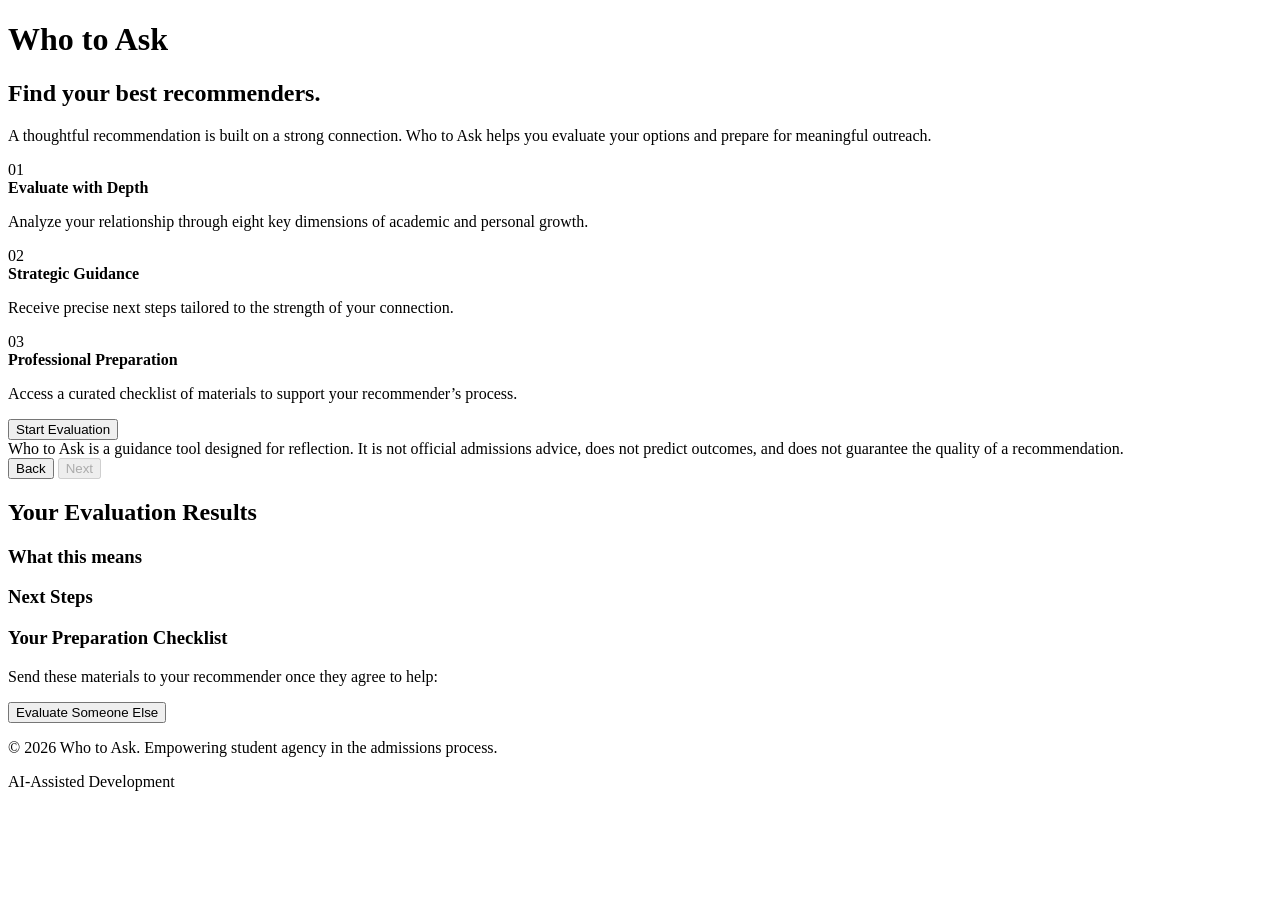
==== index.html @ 922f94c4 "(ACTUALLY) Rename app to Who to Ask" ====
<!DOCTYPE html>
<html lang="en">
<head>
    <meta charset="UTF-8">
    <meta name="viewport" content="width=device-width, initial-scale=1.0">
    <title>Who to Ask — Recommendation Evaluation Tool</title>
    <link rel="stylesheet" href="css/styles.css">
    <!-- Google Fonts for a friendly look -->
    <link rel="preconnect" href="https://fonts.googleapis.com">
    <link rel="preconnect" href="https://fonts.gstatic.com" crossorigin>
    <link href="https://fonts.googleapis.com/css2?family=Inter:wght@400;500;600;700&display=swap" rel="stylesheet">
</head>
<body>
    <header class="app-header">
        <div class="container">
            <h1 class="logo">Who to Ask</h1>
        </div>
    </header>

    <main id="app-container" class="container">
        <!-- Home Section -->
        <section id="home-section" class="card active">
            <h2>Find your best recommenders.</h2>
            <p class="subtitle">A thoughtful recommendation is built on a strong connection. Who to Ask helps you evaluate your options and prepare for meaningful outreach.</p>
            
            <div class="features-list">
                <div class="feature-item">
                    <span class="feature-icon">01</span>
                    <div>
                        <strong>Evaluate with Depth</strong>
                        <p>Analyze your relationship through eight key dimensions of academic and personal growth.</p>
                    </div>
                </div>
                <div class="feature-item">
                    <span class="feature-icon">02</span>
                    <div>
                        <strong>Strategic Guidance</strong>
                        <p>Receive precise next steps tailored to the strength of your connection.</p>
                    </div>
                </div>
                <div class="feature-item">
                    <span class="feature-icon">03</span>
                    <div>
                        <strong>Professional Preparation</strong>
                        <p>Access a curated checklist of materials to support your recommender’s process.</p>
                    </div>
                </div>
            </div>

            <button id="start-btn" class="btn btn-primary">Start Evaluation</button>
            
            <div class="disclaimer">
                Who to Ask is a guidance tool designed for reflection. It is not official admissions advice, does not predict outcomes, and does not guarantee the quality of a recommendation.
            </div>
        </section>

        <!-- Questionnaire Section -->
        <section id="questionnaire-section" class="card hidden">
            <div class="progress-container">
                <div class="progress-bar" id="progress-bar"></div>
            </div>
            <div id="question-content">
                <!-- Question will be injected here -->
            </div>
            <div class="nav-controls">
                <button id="prev-btn" class="btn btn-secondary hidden">Back</button>
                <button id="next-btn" class="btn btn-primary" disabled>Next</button>
            </div>
        </section>

        <!-- Results Section -->
        <section id="results-section" class="card hidden">
            <div class="result-header">
                <h2>Your Evaluation Results</h2>
                <div id="result-badge" class="badge"></div>
            </div>
            
            <div class="result-body">
                <div class="result-item">
                    <h3>What this means</h3>
                    <p id="result-meaning"></p>
                </div>

                <div class="result-item">
                    <h3>Next Steps</h3>
                    <ul id="result-next-steps"></ul>
                </div>

                <div class="result-item">
                    <h3>Your Preparation Checklist</h3>
                    <p class="hint-text">Send these materials to your recommender once they agree to help:</p>
                    <ul id="result-checklist"></ul>
                </div>
            </div>

            <div class="result-footer">
                <button id="restart-btn" class="btn btn-secondary">Evaluate Someone Else</button>
            </div>
        </section>
    </main>

    <footer class="app-footer container">
        <p>&copy; 2026 Who to Ask. Empowering student agency in the admissions process.</p>
        <p class="ai-badge">AI-Assisted Development</p>
    </footer>

    <!-- Scripts -->
    <script src="js/questions.js"></script>
    <script src="js/app.js"></script>
</body>
</html>
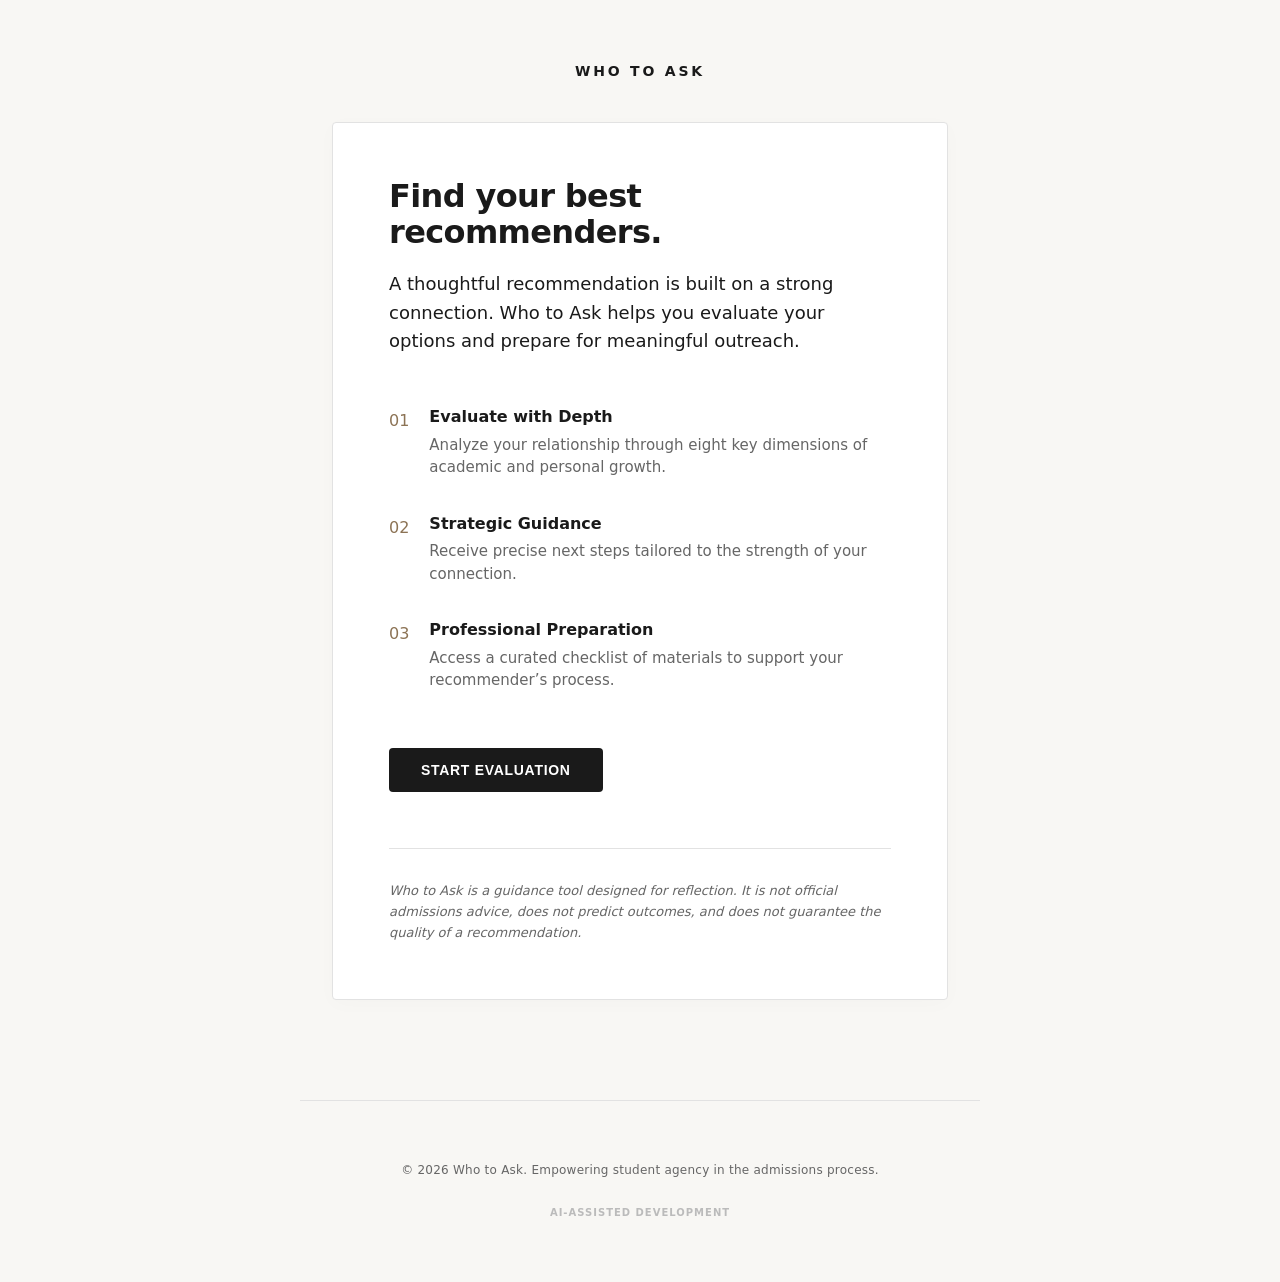
==== commit 2c8712a0: "Comparison of Recommenders" ====
--- a/index.html
+++ b/index.html
@@ -54,6 +54,16 @@
             </div>
         </section>
 
+        <!-- Name Input Section -->
+        <section id="name-section" class="card hidden">
+            <h3>Who are you evaluating?</h3>
+            <p class="hint-text">Enter a nickname like "Math Teacher" or "Coach" to help you compare choices later.</p>
+            <div class="input-group">
+                <input type="text" id="recommender-name" placeholder="e.g. Ms. Silva" class="form-input">
+                <button id="confirm-name-btn" class="btn btn-primary" disabled>Continue</button>
+            </div>
+        </section>
+
         <!-- Questionnaire Section -->
         <section id="questionnaire-section" class="card hidden">
             <div class="progress-container">
@@ -71,7 +81,7 @@
         <!-- Results Section -->
         <section id="results-section" class="card hidden">
             <div class="result-header">
-                <h2>Your Evaluation Results</h2>
+                <h2 id="eval-target-name">Evaluation Results</h2>
                 <div id="result-badge" class="badge"></div>
             </div>
             
@@ -87,14 +97,34 @@
                 </div>
 
                 <div class="result-item">
-                    <h3>Your Preparation Checklist</h3>
-                    <p class="hint-text">Send these materials to your recommender once they agree to help:</p>
+                    <h3>Preparation Checklist</h3>
+                    <p class="hint-text">Send these materials once they agree to help:</p>
                     <ul id="result-checklist"></ul>
                 </div>
             </div>
 
             <div class="result-footer">
-                <button id="restart-btn" class="btn btn-secondary">Evaluate Someone Else</button>
+                <div class="btn-group">
+                    <button id="add-another-btn" class="btn btn-secondary">Add Another Person</button>
+                    <button id="view-ranking-btn" class="btn btn-primary">Compare All Results</button>
+                </div>
+            </div>
+        </section>
+
+        <!-- Ranking Section -->
+        <section id="ranking-section" class="card hidden">
+            <h2>Your Potential Recommenders</h2>
+            <p class="subtitle">Comparison of all people you have evaluated in this session.</p>
+            
+            <div id="ranking-list" class="ranking-list">
+                <!-- Ranking items will be injected here -->
+            </div>
+
+            <div class="result-footer">
+                <div class="btn-group">
+                    <button id="add-from-ranking-btn" class="btn btn-secondary">Add Another Person</button>
+                    <button id="reset-all-btn" class="btn btn-danger-outline">Reset Everything</button>
+                </div>
             </div>
         </section>
     </main>
--- a/css/styles.css
+++ b/css/styles.css
@@ -0,0 +1,428 @@
+/* Who2Ask — Academic & Editorial Refinement */
+:root {
+    /* Sophisticated Color Palette */
+    --primary-color: #1a1a1a; /* Deep Charcoal */
+    --accent-color: #8c7355;  /* Muted Bronze/Gold */
+    --accent-hover: #755f46;
+    
+    --bg-app: #f8f7f4; /* Warm parchment off-white */
+    --bg-card: #ffffff;
+    --text-main: #1a1a1a;
+    --text-muted: #666666;
+    
+    --border-thin: 1px solid #e2e2e2;
+    --border-strong: 1px solid #1a1a1a;
+    
+    --radius-sm: 4px; /* More restrained than pill-shape */
+    --radius-md: 8px;
+    
+    --container-width: 680px;
+    
+    /* Result Categories - Muted Academic Tones */
+    --color-strong: #2d5a4c;
+    --color-work: #8c7355;
+    --color-fit: #7c2d2d;
+}
+
+/* Base Reset */
+* {
+    box-sizing: border-box;
+    margin: 0;
+    padding: 0;
+}
+
+body {
+    font-family: 'Inter', -apple-system, system-ui, sans-serif;
+    background-color: var(--bg-app);
+    color: var(--text-main);
+    line-height: 1.6;
+    -webkit-font-smoothing: antialiased;
+}
+
+.container {
+    max-width: var(--container-width);
+    margin: 0 auto;
+    padding: 0 32px;
+}
+
+/* Header & Wordmark */
+.app-header {
+    padding: 60px 0 40px;
+    text-align: center;
+}
+
+.logo {
+    font-size: 0.875rem;
+    font-weight: 600;
+    color: var(--text-main);
+    letter-spacing: 0.2em; /* Intentional editorial tracking */
+    text-transform: uppercase;
+}
+
+#app-container {
+    min-height: 60vh;
+}
+
+.app-footer {
+    margin-top: 100px;
+    padding: 60px 0;
+    text-align: center;
+    border-top: var(--border-thin);
+    color: var(--text-muted);
+    font-size: 0.75rem;
+    letter-spacing: 0.02em;
+}
+
+/* Typography Hierarchy */
+h2 {
+    font-size: 2rem;
+    font-weight: 700;
+    letter-spacing: -0.02em;
+    margin-bottom: 20px;
+    color: var(--text-main);
+    line-height: 1.1;
+}
+
+.subtitle {
+    font-size: 1.125rem;
+    color: var(--text-main);
+    margin-bottom: 48px;
+    line-height: 1.6;
+    max-width: 90%;
+}
+
+/* Card - Minimal & Spacious */
+.card {
+    background-color: var(--bg-card);
+    padding: 56px; /* Generous padding for an editorial feel */
+    border-radius: var(--radius-sm);
+    border: var(--border-thin);
+    box-shadow: 0 4px 20px rgba(0, 0, 0, 0.02); /* Very subtle */
+    transition: opacity 0.3s ease;
+}
+
+.card.hidden {
+    display: none;
+}
+
+/* Buttons - Clean & Restrained */
+.btn {
+    display: inline-flex;
+    align-items: center;
+    justify-content: center;
+    padding: 14px 32px;
+    font-size: 0.875rem;
+    font-weight: 600;
+    text-transform: uppercase;
+    letter-spacing: 0.05em;
+    border-radius: var(--radius-sm);
+    cursor: pointer;
+    border: none;
+    transition: all 0.2s ease;
+    width: 100%;
+}
+
+.btn-primary {
+    background-color: var(--primary-color);
+    color: white;
+}
+
+.btn-primary:hover:not(:disabled) {
+    background-color: #333;
+}
+
+.btn-primary:disabled {
+    background-color: #e5e5e5;
+    color: #999;
+    cursor: not-allowed;
+}
+
+.btn-secondary {
+    background-color: transparent;
+    color: var(--text-main);
+    border: 1px solid var(--text-main);
+}
+
+.btn-secondary:hover {
+    background-color: var(--text-main);
+    color: white;
+}
+
+@media (min-width: 640px) {
+    .btn {
+        width: auto;
+    }
+}
+
+/* Home Section Layout */
+.features-list {
+    margin-bottom: 56px;
+    display: grid;
+    gap: 32px;
+}
+
+.feature-item {
+    display: flex;
+    gap: 20px;
+    align-items: flex-start;
+}
+
+.feature-icon {
+    font-size: 1rem;
+    color: var(--accent-color);
+    margin-top: 4px;
+    flex-shrink: 0;
+}
+
+.feature-item strong {
+    display: block;
+    font-size: 1rem;
+    font-weight: 700;
+    margin-bottom: 4px;
+    color: var(--text-main);
+}
+
+.feature-item p {
+    font-size: 0.9375rem;
+    color: var(--text-muted);
+    line-height: 1.5;
+}
+
+.disclaimer {
+    margin-top: 56px;
+    padding-top: 32px;
+    border-top: var(--border-thin);
+    font-size: 0.8125rem;
+    color: var(--text-muted);
+    line-height: 1.6;
+    font-style: italic;
+}
+
+/* Questionnaire Logic - Clean & Focused */
+.progress-container {
+    background-color: #f0f0f0;
+    height: 2px; /* Very thin, architectural */
+    margin-bottom: 56px;
+}
+
+.progress-bar {
+    background-color: var(--accent-color);
+    height: 100%;
+    transition: width 0.5s ease;
+}
+
+.question-text {
+    font-size: 1.5rem;
+    font-weight: 700;
+    margin-bottom: 40px;
+    color: var(--text-main);
+}
+
+.options-list {
+    display: grid;
+    gap: 12px;
+    margin-bottom: 48px;
+}
+
+.option-btn {
+    padding: 18px 24px;
+    text-align: left;
+    background-color: transparent;
+    border: 1px solid #e5e5e5;
+    border-radius: var(--radius-sm);
+    cursor: pointer;
+    font-size: 1rem;
+    color: var(--text-main);
+    transition: all 0.2s ease;
+}
+
+.option-btn:hover {
+    border-color: var(--text-main);
+    background-color: #fafafa;
+}
+
+.option-btn.selected {
+    border-color: var(--text-main);
+    background-color: #fff;
+    box-shadow: inset 0 0 0 1px var(--text-main);
+    font-weight: 600;
+}
+
+/* Navigation & Groups */
+.btn-group {
+    display: flex;
+    flex-direction: column;
+    gap: 12px;
+}
+
+@media (min-width: 640px) {
+    .btn-group {
+        flex-direction: row;
+        justify-content: center;
+    }
+}
+
+.input-group {
+    display: flex;
+    flex-direction: column;
+    gap: 16px;
+    margin-top: 24px;
+}
+
+.form-input {
+    padding: 14px 20px;
+    border-radius: var(--radius-sm);
+    border: 1px solid var(--border-medium);
+    font-size: 1rem;
+    font-family: inherit;
+    width: 100%;
+}
+
+.form-input:focus {
+    outline: none;
+    border-color: var(--primary-color);
+    box-shadow: 0 0 0 2px rgba(26, 26, 26, 0.05);
+}
+
+.btn-danger-outline {
+    background-color: transparent;
+    color: var(--color-fit);
+    border: 1px solid var(--color-fit);
+}
+
+.btn-danger-outline:hover {
+    background-color: var(--color-fit);
+    color: white;
+}
+
+/* Ranking List Styles */
+.ranking-list {
+    display: grid;
+    gap: 20px;
+    margin: 40px 0;
+}
+
+.ranking-item {
+    display: grid;
+    grid-template-columns: 1fr auto;
+    gap: 16px;
+    padding: 24px;
+    border: 1px solid var(--border-thin);
+    border-radius: var(--radius-sm);
+    background-color: #fafafa;
+}
+
+.ranking-item-main h4 {
+    font-size: 1.125rem;
+    font-weight: 700;
+    margin-bottom: 4px;
+}
+
+.ranking-item-main p {
+    font-size: 0.875rem;
+    color: var(--text-muted);
+}
+
+.ranking-item-score {
+    text-align: right;
+    display: flex;
+    flex-direction: column;
+    align-items: flex-end;
+    gap: 8px;
+}
+
+.score-number {
+    font-size: 0.75rem;
+    font-weight: 600;
+    color: var(--text-muted);
+    letter-spacing: 0.05em;
+}
+
+/* Entrance Animation */
+
+.badge {
+    display: inline-block;
+    padding: 4px 12px;
+    border: 1px solid currentColor;
+    border-radius: 2px;
+    font-weight: 700;
+    font-size: 0.75rem;
+    margin-top: 16px;
+    text-transform: uppercase;
+    letter-spacing: 0.1em;
+}
+
+.badge.strong-choice { color: var(--color-strong); }
+.badge.could-work { color: var(--color-work); }
+.badge.not-the-best-fit { color: var(--color-fit); }
+
+.result-item {
+    margin-bottom: 48px;
+}
+
+.result-item h3 {
+    font-size: 0.75rem;
+    font-weight: 700;
+    text-transform: uppercase;
+    letter-spacing: 0.1em;
+    margin-bottom: 20px;
+    color: var(--text-main);
+    border-bottom: 1px solid #eee;
+    padding-bottom: 8px;
+}
+
+.result-item p {
+    font-size: 1.125rem;
+    color: var(--text-main);
+}
+
+.result-item ul {
+    list-style: none;
+}
+
+.result-item li {
+    position: relative;
+    padding-left: 24px;
+    margin-bottom: 16px;
+    font-size: 0.9375rem;
+}
+
+.result-item li::before {
+    content: "—";
+    position: absolute;
+    left: 0;
+    color: var(--accent-color);
+}
+
+.hint-text {
+    font-size: 0.8125rem;
+    color: var(--text-muted);
+    margin-bottom: 16px;
+}
+
+.result-footer {
+    padding-top: 48px;
+    border-top: var(--border-thin);
+    text-align: center;
+}
+
+/* AI badge */
+.ai-badge {
+    display: inline-block;
+    margin-top: 24px;
+    font-size: 0.625rem;
+    font-weight: 600;
+    text-transform: uppercase;
+    letter-spacing: 0.1em;
+    color: #bbb;
+}
+
+/* Entrance Animation */
+@keyframes editorialFade {
+    from { opacity: 0; }
+    to { opacity: 1; }
+}
+
+.active {
+    animation: editorialFade 0.6s ease-out;
+}
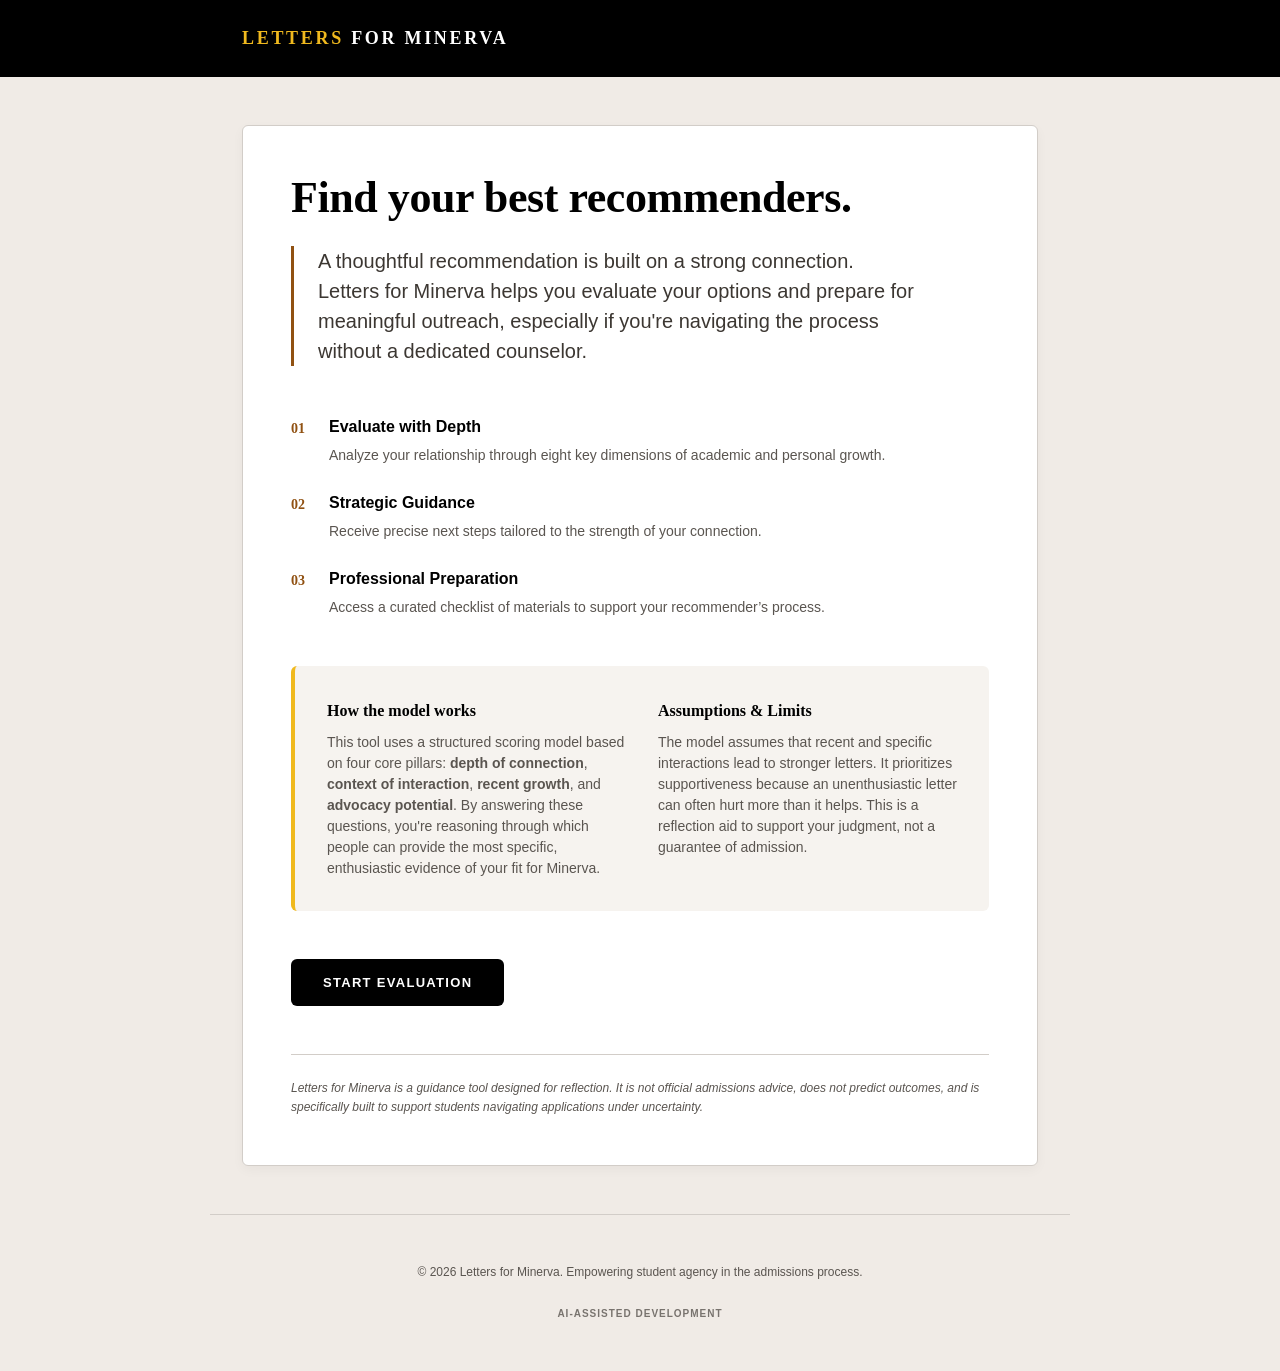
==== commit b0371709: "Product thinking & Scores Breakdown" ====
--- a/index.html
+++ b/index.html
@@ -3,7 +3,7 @@
 <head>
     <meta charset="UTF-8">
     <meta name="viewport" content="width=device-width, initial-scale=1.0">
-    <title>Who to Ask — Recommendation Evaluation Tool</title>
+    <title>Letters for Minerva — Recommendation Evaluation Tool</title>
     <link rel="stylesheet" href="css/styles.css">
     <!-- Google Fonts for a friendly look -->
     <link rel="preconnect" href="https://fonts.googleapis.com">
@@ -13,7 +13,7 @@
 <body>
     <header class="app-header">
         <div class="container">
-            <h1 class="logo">Who to Ask</h1>
+            <h1 class="logo"><span class="highlight">Letters</span> for Minerva</h1>
         </div>
     </header>
 
@@ -21,7 +21,7 @@
         <!-- Home Section -->
         <section id="home-section" class="card active">
             <h2>Find your best recommenders.</h2>
-            <p class="subtitle">A thoughtful recommendation is built on a strong connection. Who to Ask helps you evaluate your options and prepare for meaningful outreach.</p>
+            <p class="subtitle">A thoughtful recommendation is built on a strong connection. Letters for Minerva helps you evaluate your options and prepare for meaningful outreach, especially if you're navigating the process without a dedicated counselor.</p>
             
             <div class="features-list">
                 <div class="feature-item">
@@ -47,10 +47,21 @@
                 </div>
             </div>
 
+            <div class="info-grid">
+                <div class="info-block">
+                    <h4>How the model works</h4>
+                    <p>This tool uses a structured scoring model based on four core pillars: <strong>depth of connection</strong>, <strong>context of interaction</strong>, <strong>recent growth</strong>, and <strong>advocacy potential</strong>. By answering these questions, you're reasoning through which people can provide the most specific, enthusiastic evidence of your fit for Minerva.</p>
+                </div>
+                <div class="info-block">
+                    <h4>Assumptions & Limits</h4>
+                    <p>The model assumes that recent and specific interactions lead to stronger letters. It prioritizes supportiveness because an unenthusiastic letter can often hurt more than it helps. This is a reflection aid to support your judgment, not a guarantee of admission.</p>
+                </div>
+            </div>
+
             <button id="start-btn" class="btn btn-primary">Start Evaluation</button>
             
             <div class="disclaimer">
-                Who to Ask is a guidance tool designed for reflection. It is not official admissions advice, does not predict outcomes, and does not guarantee the quality of a recommendation.
+                Letters for Minerva is a guidance tool designed for reflection. It is not official admissions advice, does not predict outcomes, and is specifically built to support students navigating applications under uncertainty.
             </div>
         </section>
 
@@ -92,16 +103,26 @@
                 </div>
 
                 <div class="result-item">
+                    <h3>Scoring Breakdown</h3>
+                    <div id="result-breakdown" class="scoring-breakdown"></div>
+                </div>
+
+                <div class="result-item">
                     <h3>Next Steps</h3>
                     <ul id="result-next-steps"></ul>
                 </div>
 
                 <div class="result-item">
-                    <h3>Preparation Checklist</h3>
+                    <h3>Your Preparation Checklist</h3>
                     <p class="hint-text">Send these materials once they agree to help:</p>
                     <ul id="result-checklist"></ul>
                 </div>
-            </div>
+
+                <div id="extra-guidance-container" class="result-item hidden">
+                    <h3 id="extra-guidance-title"></h3>
+                    <ul id="extra-guidance-steps"></ul>
+                </div>
+                </div>
 
             <div class="result-footer">
                 <div class="btn-group">
@@ -130,7 +151,7 @@
     </main>
 
     <footer class="app-footer container">
-        <p>&copy; 2026 Who to Ask. Empowering student agency in the admissions process.</p>
+        <p>&copy; 2026 Letters for Minerva. Empowering student agency in the admissions process.</p>
         <p class="ai-badge">AI-Assisted Development</p>
     </footer>
 
--- a/css/styles.css
+++ b/css/styles.css
@@ -1,27 +1,70 @@
-/* Who2Ask — Academic & Editorial Refinement */
+/* Letters for Minerva — Minerva University Academic & Editorial Aesthetic */
 :root {
-    /* Sophisticated Color Palette */
-    --primary-color: #1a1a1a; /* Deep Charcoal */
-    --accent-color: #8c7355;  /* Muted Bronze/Gold */
-    --accent-hover: #755f46;
-    
-    --bg-app: #f8f7f4; /* Warm parchment off-white */
-    --bg-card: #ffffff;
-    --text-main: #1a1a1a;
-    --text-muted: #666666;
-    
-    --border-thin: 1px solid #e2e2e2;
-    --border-strong: 1px solid #1a1a1a;
-    
-    --radius-sm: 4px; /* More restrained than pill-shape */
-    --radius-md: 8px;
-    
-    --container-width: 680px;
-    
-    /* Result Categories - Muted Academic Tones */
-    --color-strong: #2d5a4c;
-    --color-work: #8c7355;
-    --color-fit: #7c2d2d;
+  /* Core palette */
+  --mu-obsidian: #000000;
+  --mu-white: #ffffff;
+  --mu-bone: #f0ebe6;
+  --mu-ivory: #f6f3ef;
+
+  /* Accents */
+  --mu-goldenrod: #f0b91e;
+  --mu-tangerine: #f0871e;
+  --mu-clay: #905112;
+
+  /* Neutrals */
+  --mu-charcoal: #3c3732;
+  --mu-slate: #5a5550;
+  --mu-graphite: #78736e;
+  --mu-ash: #d2cdc8;
+
+  /* App semantic tokens */
+  --bg-page: var(--mu-bone);
+  --bg-surface: var(--mu-white);
+  --bg-subtle: var(--mu-ivory);
+
+  --text-main: var(--mu-charcoal);
+  --text-strong: var(--mu-obsidian);
+  --text-muted: var(--mu-slate);
+
+  --accent-main: var(--mu-clay);
+  --accent-soft: #efe4d7;
+  --accent-warm: var(--mu-goldenrod);
+
+  --border-subtle: var(--mu-ash);
+  --shadow-soft: 0 4px 12px rgba(0, 0, 0, 0.04);
+
+  /* Status badges */
+  --success-text: #295846;
+  --success-border: #7f9f92;
+  --success-bg: #f6faf7;
+
+  --warning-text: #8a5a1f;
+  --warning-border: #c8a374;
+  --warning-bg: #fffaf3;
+
+  --danger-text: #7a2f2a;
+  --danger-border: #b98580;
+  --danger-bg: #fff7f6;
+
+  /* Typography */
+  --font-serif: "Chronicle Display", "Garamond", "Georgia", "Times New Roman", serif;
+  --font-sans: "Neue Haas Grotesk", "Helvetica Neue", "Helvetica", "Arial", sans-serif;
+
+  /* Layout */
+  --container-width: 860px;
+  --radius-sm: 6px;
+  --radius-md: 10px;
+  --radius-lg: 14px;
+
+  --space-1: 0.25rem;
+  --space-2: 0.5rem;
+  --space-3: 0.75rem;
+  --space-4: 1rem;
+  --space-5: 1.5rem;
+  --space-6: 2rem;
+  --space-7: 3rem;
+
+  --transition-fast: 180ms ease;
 }
 
 /* Base Reset */
@@ -32,8 +75,8 @@
 }
 
 body {
-    font-family: 'Inter', -apple-system, system-ui, sans-serif;
-    background-color: var(--bg-app);
+    font-family: var(--font-sans);
+    background-color: var(--bg-page);
     color: var(--text-main);
     line-height: 1.6;
     -webkit-font-smoothing: antialiased;
@@ -42,21 +85,28 @@
 .container {
     max-width: var(--container-width);
     margin: 0 auto;
-    padding: 0 32px;
+    padding: 0 var(--space-6);
 }
 
 /* Header & Wordmark */
 .app-header {
-    padding: 60px 0 40px;
-    text-align: center;
+    background-color: var(--mu-obsidian);
+    padding: var(--space-5) 0;
+    text-align: left;
+    margin-bottom: var(--space-7);
 }
 
 .logo {
-    font-size: 0.875rem;
-    font-weight: 600;
-    color: var(--text-main);
-    letter-spacing: 0.2em; /* Intentional editorial tracking */
+    font-family: var(--font-serif);
+    font-size: 1.125rem;
+    font-weight: 700;
+    color: var(--mu-white);
+    letter-spacing: 0.15em;
     text-transform: uppercase;
+}
+
+.highlight {
+    color: var(--mu-goldenrod);
 }
 
 #app-container {
@@ -64,88 +114,108 @@
 }
 
 .app-footer {
-    margin-top: 100px;
-    padding: 60px 0;
+    margin-top: var(--space-7);
+    padding: var(--space-7) 0;
     text-align: center;
-    border-top: var(--border-thin);
+    border-top: 1px solid var(--border-subtle);
     color: var(--text-muted);
     font-size: 0.75rem;
-    letter-spacing: 0.02em;
 }
 
 /* Typography Hierarchy */
+h2, h3 {
+    font-family: var(--font-serif);
+    color: var(--text-strong);
+    line-height: 1.1;
+    font-weight: 700;
+}
+
 h2 {
-    font-size: 2rem;
-    font-weight: 700;
-    letter-spacing: -0.02em;
-    margin-bottom: 20px;
+    font-size: 2.75rem; /* More prominent editorial sizing */
+    margin-bottom: var(--space-5);
+    letter-spacing: -0.01em;
+}
+
+h3 {
+    font-size: 1.75rem;
+    margin-bottom: var(--space-4);
+}
+
+.subtitle {
+    font-size: 1.25rem;
     color: var(--text-main);
-    line-height: 1.1;
-}
-
-.subtitle {
-    font-size: 1.125rem;
-    color: var(--text-main);
-    margin-bottom: 48px;
-    line-height: 1.6;
+    margin-bottom: var(--space-7);
+    line-height: 1.5;
     max-width: 90%;
-}
-
-/* Card - Minimal & Spacious */
+    border-left: 3px solid var(--mu-clay); /* Subtle accent emphasis */
+    padding-left: var(--space-5);
+}
+
+/* Card - Institutional & Polished */
 .card {
-    background-color: var(--bg-card);
-    padding: 56px; /* Generous padding for an editorial feel */
+    background-color: var(--bg-surface);
+    padding: var(--space-7);
     border-radius: var(--radius-sm);
-    border: var(--border-thin);
-    box-shadow: 0 4px 20px rgba(0, 0, 0, 0.02); /* Very subtle */
-    transition: opacity 0.3s ease;
+    border: 1px solid var(--border-subtle);
+    box-shadow: var(--shadow-soft);
+    transition: opacity var(--transition-fast);
 }
 
 .card.hidden {
     display: none;
 }
 
-/* Buttons - Clean & Restrained */
+/* Buttons - High Contrast */
 .btn {
     display: inline-flex;
     align-items: center;
     justify-content: center;
-    padding: 14px 32px;
-    font-size: 0.875rem;
-    font-weight: 600;
+    padding: var(--space-4) var(--space-6);
+    font-size: 0.8125rem;
+    font-weight: 700;
     text-transform: uppercase;
-    letter-spacing: 0.05em;
+    letter-spacing: 0.1em;
     border-radius: var(--radius-sm);
     cursor: pointer;
     border: none;
-    transition: all 0.2s ease;
+    transition: all var(--transition-fast);
     width: 100%;
 }
 
 .btn-primary {
-    background-color: var(--primary-color);
-    color: white;
+    background-color: var(--mu-obsidian);
+    color: var(--mu-white);
 }
 
 .btn-primary:hover:not(:disabled) {
-    background-color: #333;
+    background-color: var(--accent-main);
+    transform: translateY(-1px);
 }
 
 .btn-primary:disabled {
-    background-color: #e5e5e5;
-    color: #999;
+    background-color: var(--mu-ash);
+    color: var(--mu-graphite);
     cursor: not-allowed;
 }
 
 .btn-secondary {
     background-color: transparent;
-    color: var(--text-main);
-    border: 1px solid var(--text-main);
+    color: var(--mu-obsidian);
+    border: 1px solid var(--mu-obsidian);
 }
 
 .btn-secondary:hover {
-    background-color: var(--text-main);
-    color: white;
+    background-color: var(--bg-subtle);
+}
+
+.btn-danger-outline {
+    background-color: transparent;
+    color: var(--danger-text);
+    border: 1px solid var(--danger-border);
+}
+
+.btn-danger-outline:hover {
+    background-color: var(--danger-bg);
 }
 
 @media (min-width: 640px) {
@@ -154,105 +224,10 @@
     }
 }
 
-/* Home Section Layout */
-.features-list {
-    margin-bottom: 56px;
-    display: grid;
-    gap: 32px;
-}
-
-.feature-item {
-    display: flex;
-    gap: 20px;
-    align-items: flex-start;
-}
-
-.feature-icon {
-    font-size: 1rem;
-    color: var(--accent-color);
-    margin-top: 4px;
-    flex-shrink: 0;
-}
-
-.feature-item strong {
-    display: block;
-    font-size: 1rem;
-    font-weight: 700;
-    margin-bottom: 4px;
-    color: var(--text-main);
-}
-
-.feature-item p {
-    font-size: 0.9375rem;
-    color: var(--text-muted);
-    line-height: 1.5;
-}
-
-.disclaimer {
-    margin-top: 56px;
-    padding-top: 32px;
-    border-top: var(--border-thin);
-    font-size: 0.8125rem;
-    color: var(--text-muted);
-    line-height: 1.6;
-    font-style: italic;
-}
-
-/* Questionnaire Logic - Clean & Focused */
-.progress-container {
-    background-color: #f0f0f0;
-    height: 2px; /* Very thin, architectural */
-    margin-bottom: 56px;
-}
-
-.progress-bar {
-    background-color: var(--accent-color);
-    height: 100%;
-    transition: width 0.5s ease;
-}
-
-.question-text {
-    font-size: 1.5rem;
-    font-weight: 700;
-    margin-bottom: 40px;
-    color: var(--text-main);
-}
-
-.options-list {
-    display: grid;
-    gap: 12px;
-    margin-bottom: 48px;
-}
-
-.option-btn {
-    padding: 18px 24px;
-    text-align: left;
-    background-color: transparent;
-    border: 1px solid #e5e5e5;
-    border-radius: var(--radius-sm);
-    cursor: pointer;
-    font-size: 1rem;
-    color: var(--text-main);
-    transition: all 0.2s ease;
-}
-
-.option-btn:hover {
-    border-color: var(--text-main);
-    background-color: #fafafa;
-}
-
-.option-btn.selected {
-    border-color: var(--text-main);
-    background-color: #fff;
-    box-shadow: inset 0 0 0 1px var(--text-main);
-    font-weight: 600;
-}
-
-/* Navigation & Groups */
 .btn-group {
     display: flex;
     flex-direction: column;
-    gap: 12px;
+    gap: var(--space-4);
 }
 
 @media (min-width: 640px) {
@@ -262,118 +237,264 @@
     }
 }
 
+/* Home Section Styles */
+.features-list {
+    margin-bottom: var(--space-6);
+    display: grid;
+    gap: var(--space-5);
+}
+
+.feature-item {
+    display: flex;
+    gap: var(--space-5);
+    align-items: flex-start;
+}
+
+.feature-icon {
+    font-family: var(--font-serif);
+    font-size: 0.875rem;
+    font-weight: 700;
+    color: var(--accent-main);
+    padding-top: var(--space-1);
+    flex-shrink: 0;
+}
+
+.feature-item strong {
+    display: block;
+    font-size: 1rem;
+    font-weight: 700;
+    margin-bottom: var(--space-1);
+    color: var(--text-strong);
+}
+
+.feature-item p {
+    font-size: 0.875rem;
+    color: var(--text-muted);
+}
+
+.info-grid {
+    display: grid;
+    gap: var(--space-6);
+    margin: var(--space-7) 0;
+    padding: var(--space-6);
+    background-color: var(--bg-subtle);
+    border-radius: var(--radius-sm);
+    border-left: 4px solid var(--mu-goldenrod);
+}
+
+@media (min-width: 640px) {
+    .info-grid {
+        grid-template-columns: 1fr 1fr;
+    }
+}
+
+.info-block h4 {
+    font-family: var(--font-serif);
+    font-size: 1rem;
+    margin-bottom: var(--space-2);
+    color: var(--text-strong);
+}
+
+.info-block p {
+    font-size: 0.875rem;
+    color: var(--text-muted);
+    line-height: 1.5;
+}
+
+.disclaimer {
+    margin-top: var(--space-7);
+    padding-top: var(--space-5);
+    border-top: 1px solid var(--border-subtle);
+    font-size: 0.75rem;
+    color: var(--text-muted);
+    line-height: 1.6;
+    font-style: italic;
+}
+
+/* Scoring Breakdown UI */
+.scoring-breakdown {
+    display: flex;
+    flex-direction: column;
+    gap: var(--space-2);
+    margin-bottom: var(--space-4);
+}
+
+.breakdown-item {
+    display: flex;
+    justify-content: space-between;
+    align-items: center;
+    padding: var(--space-2) var(--space-3);
+    background-color: var(--mu-white);
+    border: 1px solid var(--border-subtle);
+    border-radius: 4px;
+}
+
+.breakdown-factor {
+    font-size: 0.8125rem;
+    color: var(--text-main);
+}
+
+.breakdown-score {
+    font-weight: 700;
+    font-size: 0.8125rem;
+}
+
+.breakdown-score.pos { color: var(--success-text); }
+.breakdown-score.neg { color: var(--danger-text); }
+
+.scoring-breakdown.small {
+    gap: 4px;
+}
+
+.scoring-breakdown.small .breakdown-item {
+    padding: 4px 8px;
+    border: none;
+    background-color: transparent;
+}
+
+.detail-breakdown-section {
+    margin: var(--space-5) 0;
+    padding: var(--space-4);
+    background-color: var(--mu-white);
+    border-radius: var(--radius-sm);
+}
+
+.detail-breakdown-section h5 {
+    font-size: 0.625rem;
+    font-weight: 700;
+    text-transform: uppercase;
+    letter-spacing: 0.15em;
+    margin-bottom: var(--space-3);
+    color: var(--text-muted);
+    border-bottom: 1px solid var(--border-subtle);
+    padding-bottom: var(--space-1);
+}
+
+/* Input Styles */
 .input-group {
     display: flex;
     flex-direction: column;
-    gap: 16px;
-    margin-top: 24px;
+    gap: var(--space-4);
+    margin-top: var(--space-5);
 }
 
 .form-input {
-    padding: 14px 20px;
+    padding: var(--space-4);
     border-radius: var(--radius-sm);
-    border: 1px solid var(--border-medium);
+    border: 1px solid var(--border-subtle);
+    background-color: var(--bg-subtle);
     font-size: 1rem;
     font-family: inherit;
     width: 100%;
+    color: var(--text-strong);
 }
 
 .form-input:focus {
     outline: none;
-    border-color: var(--primary-color);
-    box-shadow: 0 0 0 2px rgba(26, 26, 26, 0.05);
-}
-
-.btn-danger-outline {
-    background-color: transparent;
-    color: var(--color-fit);
-    border: 1px solid var(--color-fit);
-}
-
-.btn-danger-outline:hover {
-    background-color: var(--color-fit);
-    color: white;
-}
-
-/* Ranking List Styles */
-.ranking-list {
+    border-color: var(--mu-obsidian);
+}
+
+.hint-text {
+    font-size: 0.875rem;
+    color: var(--text-muted);
+    margin-bottom: var(--space-4);
+}
+
+/* Questionnaire Layout */
+.progress-container {
+    background-color: var(--mu-ash);
+    height: 1px;
+    margin-bottom: var(--space-7);
+}
+
+.progress-bar {
+    background-color: var(--accent-main);
+    height: 100%;
+    transition: width 0.4s ease;
+}
+
+.question-text {
+    font-size: 1.75rem;
+    font-family: var(--font-serif);
+    margin-bottom: var(--space-6);
+}
+
+.options-list {
     display: grid;
-    gap: 20px;
-    margin: 40px 0;
-}
-
-.ranking-item {
-    display: grid;
-    grid-template-columns: 1fr auto;
-    gap: 16px;
-    padding: 24px;
-    border: 1px solid var(--border-thin);
+    gap: var(--space-3);
+    margin-bottom: var(--space-7);
+}
+
+.option-btn {
+    padding: var(--space-5) var(--space-6);
+    text-align: left;
+    background-color: var(--mu-white);
+    border: 1px solid var(--border-subtle);
     border-radius: var(--radius-sm);
-    background-color: #fafafa;
-}
-
-.ranking-item-main h4 {
-    font-size: 1.125rem;
-    font-weight: 700;
-    margin-bottom: 4px;
-}
-
-.ranking-item-main p {
-    font-size: 0.875rem;
-    color: var(--text-muted);
-}
-
-.ranking-item-score {
-    text-align: right;
-    display: flex;
-    flex-direction: column;
-    align-items: flex-end;
-    gap: 8px;
-}
-
-.score-number {
-    font-size: 0.75rem;
+    cursor: pointer;
+    font-size: 0.9375rem;
+    color: var(--text-main);
+    transition: all var(--transition-fast);
+}
+
+.option-btn:hover {
+    border-color: var(--mu-obsidian);
+    background-color: var(--bg-subtle);
+}
+
+.option-btn.selected {
+    border-color: var(--mu-obsidian);
+    background-color: var(--mu-white);
+    box-shadow: inset 0 0 0 1px var(--mu-obsidian);
     font-weight: 600;
-    color: var(--text-muted);
-    letter-spacing: 0.05em;
-}
-
-/* Entrance Animation */
+}
+
+.nav-controls {
+    display: flex;
+    justify-content: space-between;
+    padding-top: var(--space-3);
+}
+
+/* Results UI */
+.result-header {
+    text-align: center;
+    margin-bottom: var(--space-7);
+}
 
 .badge {
     display: inline-block;
-    padding: 4px 12px;
-    border: 1px solid currentColor;
+    padding: 6px 14px;
     border-radius: 2px;
     font-weight: 700;
-    font-size: 0.75rem;
-    margin-top: 16px;
+    font-size: 0.6875rem;
     text-transform: uppercase;
     letter-spacing: 0.1em;
-}
-
-.badge.strong-choice { color: var(--color-strong); }
-.badge.could-work { color: var(--color-work); }
-.badge.not-the-best-fit { color: var(--color-fit); }
+    border: 1px solid transparent;
+}
+
+.badge.strong-choice { background-color: var(--success-bg); color: var(--success-text); border-color: var(--success-border); }
+.badge.could-work { background-color: var(--warning-bg); color: var(--warning-text); border-color: var(--warning-border); }
+.badge.not-the-best-fit { background-color: var(--danger-bg); color: var(--danger-text); border-color: var(--danger-border); }
 
 .result-item {
-    margin-bottom: 48px;
+    margin-bottom: var(--space-6);
 }
 
 .result-item h3 {
-    font-size: 0.75rem;
+    font-size: 0.6875rem;
     font-weight: 700;
     text-transform: uppercase;
-    letter-spacing: 0.1em;
-    margin-bottom: 20px;
-    color: var(--text-main);
-    border-bottom: 1px solid #eee;
-    padding-bottom: 8px;
+    letter-spacing: 0.15em;
+    margin-bottom: var(--space-4);
+    color: var(--text-muted);
+    border-bottom: 1px solid var(--border-subtle);
+    padding-bottom: var(--space-2);
 }
 
 .result-item p {
     font-size: 1.125rem;
-    color: var(--text-main);
+    font-family: var(--font-serif);
+    color: var(--text-strong);
 }
 
 .result-item ul {
@@ -382,47 +503,219 @@
 
 .result-item li {
     position: relative;
-    padding-left: 24px;
-    margin-bottom: 16px;
-    font-size: 0.9375rem;
+    padding-left: var(--space-6);
+    margin-bottom: var(--space-3);
+    font-size: 0.875rem;
 }
 
 .result-item li::before {
     content: "—";
     position: absolute;
     left: 0;
-    color: var(--accent-color);
-}
-
-.hint-text {
+    color: var(--accent-main);
+}
+
+.result-footer {
+    padding-top: var(--space-6);
+    border-top: 1px solid var(--border-subtle);
+}
+
+/* Ranking Table Styling */
+.ranking-list {
+    display: grid;
+    gap: var(--space-4);
+    margin: var(--space-6) 0;
+}
+
+.ranking-card {
+    border: 1px solid var(--border-subtle);
+    border-radius: var(--radius-sm);
+    background-color: var(--mu-white);
+    transition: all var(--transition-fast);
+    overflow: hidden;
+}
+
+.ranking-card.expanded {
+    border-color: var(--mu-obsidian);
+}
+
+.ranking-item.clickable {
+    cursor: pointer;
+    width: 100%;
+    border: none;
+    text-align: left;
+    font-family: inherit;
+    display: flex;
+    flex-direction: row;
+    justify-content: space-between;
+    align-items: flex-start;
+    gap: var(--space-6);
+    padding: var(--space-5) var(--space-6);
+    background-color: var(--bg-surface);
+}
+
+.ranking-item.clickable:hover {
+    background-color: var(--bg-subtle);
+}
+
+.ranking-item-main {
+    flex: 1;
+    min-width: 0;
+}
+
+.ranking-name-row {
+    display: flex;
+    align-items: center;
+    gap: var(--space-3);
+}
+
+.ranking-item-main h4 {
+    font-family: var(--font-serif);
+    font-size: 1.25rem;
+    color: var(--text-strong);
+}
+
+.expand-icon {
+    width: 10px;
+    height: 10px;
+    position: relative;
+    flex-shrink: 0;
+}
+
+.expand-icon::before,
+.expand-icon::after {
+    content: "";
+    position: absolute;
+    background-color: var(--text-muted);
+    transition: transform var(--transition-fast);
+}
+
+.expand-icon::before {
+    top: 4px;
+    left: 0;
+    width: 10px;
+    height: 1px;
+}
+
+.expand-icon::after {
+    top: 0;
+    left: 4px;
+    width: 1px;
+    height: 10px;
+}
+
+.ranking-card.expanded .expand-icon::after {
+    transform: rotate(90deg);
+    opacity: 0;
+}
+
+.meaning-preview {
     font-size: 0.8125rem;
     color: var(--text-muted);
-    margin-bottom: 16px;
-}
-
-.result-footer {
-    padding-top: 48px;
-    border-top: var(--border-thin);
-    text-align: center;
-}
-
-/* AI badge */
+    line-height: 1.4;
+    margin-top: var(--space-1);
+}
+
+.ranking-item-score {
+    flex-shrink: 0;
+    display: flex;
+    flex-direction: column;
+    align-items: flex-end;
+    gap: var(--space-2);
+    text-align: right;
+}
+
+.score-number {
+    font-size: 0.625rem;
+    font-weight: 700;
+    color: var(--text-muted);
+    letter-spacing: 0.1em;
+    text-transform: uppercase;
+}
+
+/* Detailed Inset View */
+.ranking-detail {
+    background-color: var(--mu-white);
+}
+
+.detail-inner {
+    padding: var(--space-6);
+    background-color: var(--bg-subtle);
+    border-top: 1px solid var(--border-subtle);
+    animation: fadeIn 0.3s ease-out;
+}
+
+.detail-grid {
+    display: grid;
+    gap: var(--space-6);
+    margin-bottom: var(--space-6);
+}
+
+@media (min-width: 640px) {
+    .detail-grid {
+        grid-template-columns: 1fr 1fr;
+    }
+}
+
+.detail-column h5, 
+.detail-next-step h5 {
+    font-size: 0.625rem;
+    font-weight: 700;
+    text-transform: uppercase;
+    letter-spacing: 0.15em;
+    margin-bottom: var(--space-3);
+    color: var(--text-muted);
+    border-bottom: 1px solid var(--border-subtle);
+    padding-bottom: var(--space-1);
+}
+
+.insight-list li {
+    font-size: 0.8125rem;
+    padding-left: var(--space-4);
+}
+
+.detail-next-step p {
+    font-size: 0.875rem;
+    font-family: var(--font-serif);
+}
+
+.detail-extra-guidance {
+    background-color: var(--bg-surface);
+    padding: var(--space-5);
+    border-radius: var(--radius-sm);
+    margin-top: var(--space-6);
+    border: 1px solid var(--border-subtle);
+}
+
+.detail-extra-guidance h6 {
+    font-family: var(--font-serif);
+    font-size: 0.875rem;
+    margin-bottom: var(--space-3);
+    color: var(--mu-clay);
+}
+
+/* Utils */
 .ai-badge {
     display: inline-block;
-    margin-top: 24px;
+    margin-top: var(--space-5);
     font-size: 0.625rem;
-    font-weight: 600;
+    font-weight: 700;
     text-transform: uppercase;
     letter-spacing: 0.1em;
-    color: #bbb;
-}
-
-/* Entrance Animation */
+    color: var(--mu-graphite);
+}
+
+/* Animation */
 @keyframes editorialFade {
     from { opacity: 0; }
     to { opacity: 1; }
 }
 
+@keyframes fadeIn {
+    from { opacity: 0; transform: translateY(8px); }
+    to { opacity: 1; transform: translateY(0); }
+}
+
 .active {
-    animation: editorialFade 0.6s ease-out;
-}
+    animation: editorialFade 0.5s ease-out;
+}
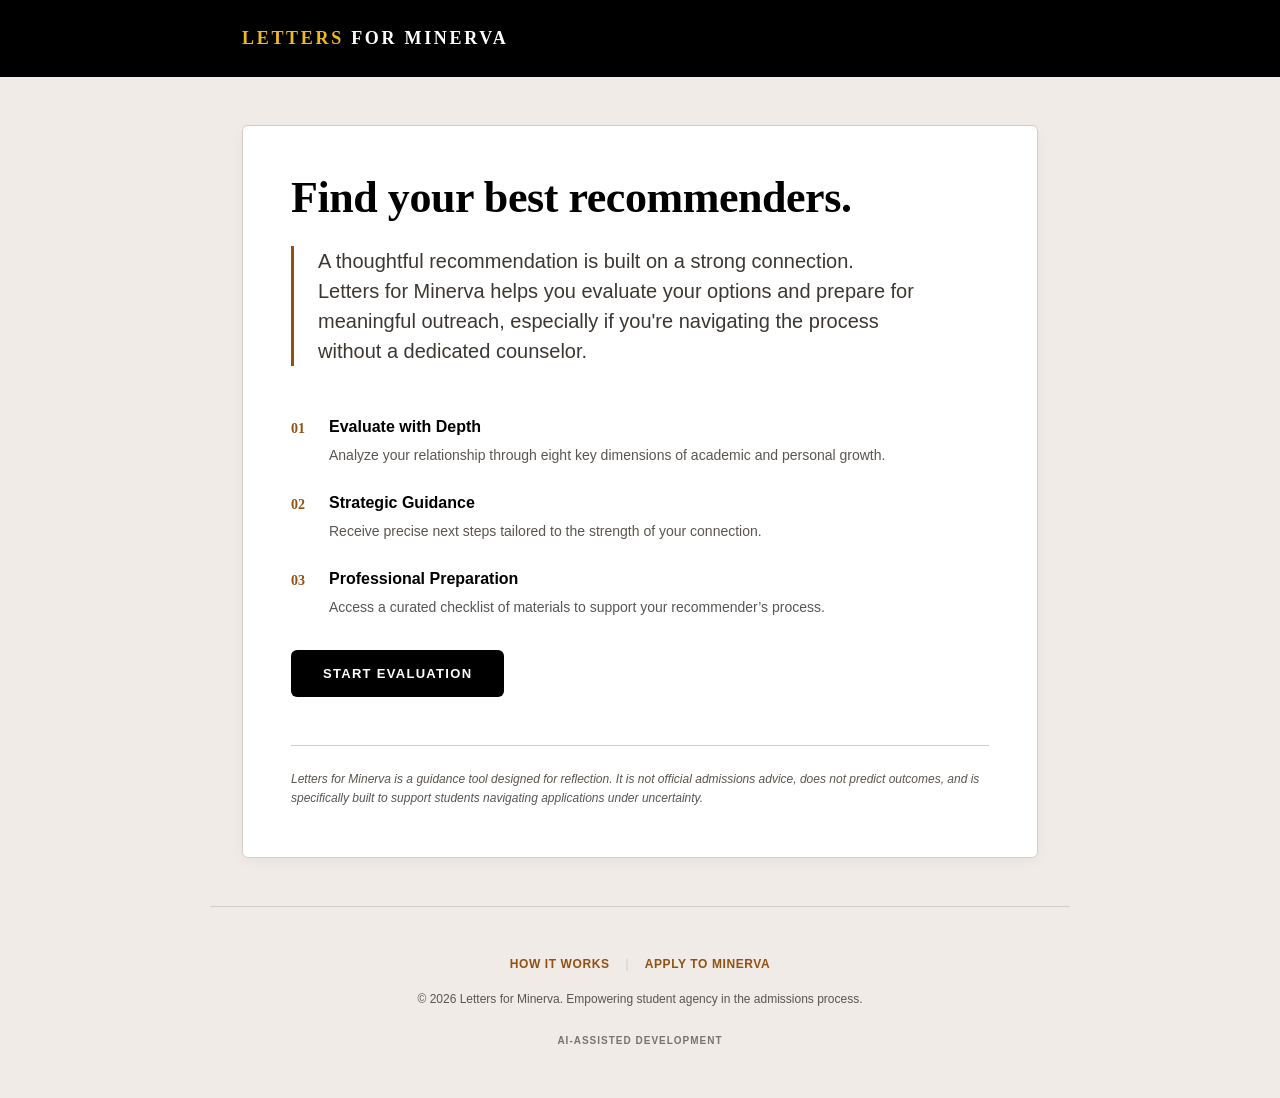
==== commit c0f63be5: "Move model details to separate page and add Minerva apply link" ====
--- a/index.html
+++ b/index.html
@@ -47,17 +47,6 @@
                 </div>
             </div>
 
-            <div class="info-grid">
-                <div class="info-block">
-                    <h4>How the model works</h4>
-                    <p>This tool uses a structured scoring model based on four core pillars: <strong>depth of connection</strong>, <strong>context of interaction</strong>, <strong>recent growth</strong>, and <strong>advocacy potential</strong>. By answering these questions, you're reasoning through which people can provide the most specific, enthusiastic evidence of your fit for Minerva.</p>
-                </div>
-                <div class="info-block">
-                    <h4>Assumptions & Limits</h4>
-                    <p>The model assumes that recent and specific interactions lead to stronger letters. It prioritizes supportiveness because an unenthusiastic letter can often hurt more than it helps. This is a reflection aid to support your judgment, not a guarantee of admission.</p>
-                </div>
-            </div>
-
             <button id="start-btn" class="btn btn-primary">Start Evaluation</button>
             
             <div class="disclaimer">
@@ -100,11 +89,6 @@
                 <div class="result-item">
                     <h3>What this means</h3>
                     <p id="result-meaning"></p>
-                </div>
-
-                <div class="result-item">
-                    <h3>Scoring Breakdown</h3>
-                    <div id="result-breakdown" class="scoring-breakdown"></div>
                 </div>
 
                 <div class="result-item">
@@ -151,6 +135,11 @@
     </main>
 
     <footer class="app-footer container">
+        <nav class="footer-nav">
+            <a href="how-it-works.html">How it Works</a>
+            <span class="separator">|</span>
+            <a href="https://www.minerva.edu/" target="_blank" rel="noopener noreferrer">Apply to Minerva</a>
+        </nav>
         <p>&copy; 2026 Letters for Minerva. Empowering student agency in the admissions process.</p>
         <p class="ai-badge">AI-Assisted Development</p>
     </footer>
--- a/css/styles.css
+++ b/css/styles.css
@@ -120,6 +120,33 @@
     border-top: 1px solid var(--border-subtle);
     color: var(--text-muted);
     font-size: 0.75rem;
+}
+
+.footer-nav {
+    margin-bottom: var(--space-4);
+    display: flex;
+    justify-content: center;
+    gap: var(--space-4);
+    align-items: center;
+}
+
+.footer-nav a {
+    color: var(--mu-clay);
+    text-decoration: none;
+    font-weight: 600;
+    text-transform: uppercase;
+    letter-spacing: 0.05em;
+    font-size: 0.75rem;
+    transition: color var(--transition-fast);
+}
+
+.footer-nav a:hover {
+    color: var(--mu-tangerine);
+}
+
+.footer-nav .separator {
+    color: var(--mu-ash);
+    font-weight: 300;
 }
 
 /* Typography Hierarchy */
@@ -161,8 +188,11 @@
     transition: opacity var(--transition-fast);
 }
 
-.card.hidden {
-    display: none;
+.card.hidden,
+.scoring-breakdown.hidden,
+.info-grid.hidden,
+.hidden {
+    display: none !important;
 }
 
 /* Buttons - High Contrast */
@@ -272,14 +302,20 @@
     color: var(--text-muted);
 }
 
+.home-methodology {
+    margin-top: var(--space-7);
+    border-top: 1px solid var(--border-subtle);
+}
+
 .info-grid {
     display: grid;
     gap: var(--space-6);
-    margin: var(--space-7) 0;
+    margin: var(--space-6) 0;
     padding: var(--space-6);
     background-color: var(--bg-subtle);
     border-radius: var(--radius-sm);
     border-left: 4px solid var(--mu-goldenrod);
+    animation: fadeIn 0.3s ease-out;
 }
 
 @media (min-width: 640px) {
@@ -719,3 +755,51 @@
 .active {
     animation: editorialFade 0.5s ease-out;
 }
+
+/* Collapsible Toggle Styling */
+.toggle-btn {
+    display: flex;
+    align-items: center;
+    justify-content: space-between;
+    width: 100%;
+    padding: var(--space-3) 0;
+    background: none;
+    border: none;
+    border-bottom: 1px solid var(--border-subtle);
+    cursor: pointer;
+    font-size: 0.6875rem;
+    font-weight: 700;
+    text-transform: uppercase;
+    letter-spacing: 0.15em;
+    color: var(--text-muted);
+    transition: color var(--transition-fast);
+}
+
+.toggle-btn:hover {
+    color: var(--mu-clay);
+}
+
+.toggle-btn .chevron {
+    width: 8px;
+    height: 8px;
+    border-right: 2px solid currentColor;
+    border-bottom: 2px solid currentColor;
+    transform: rotate(45deg);
+    transition: transform var(--transition-fast);
+    margin-right: 4px;
+    margin-bottom: 4px;
+}
+
+.toggle-btn[aria-expanded="true"] .chevron {
+    transform: rotate(-135deg);
+    margin-bottom: -4px;
+}
+
+.scoring-breakdown.hidden {
+    display: none;
+}
+
+.scoring-breakdown {
+    padding: var(--space-4) 0;
+    animation: fadeIn 0.3s ease-out;
+}
